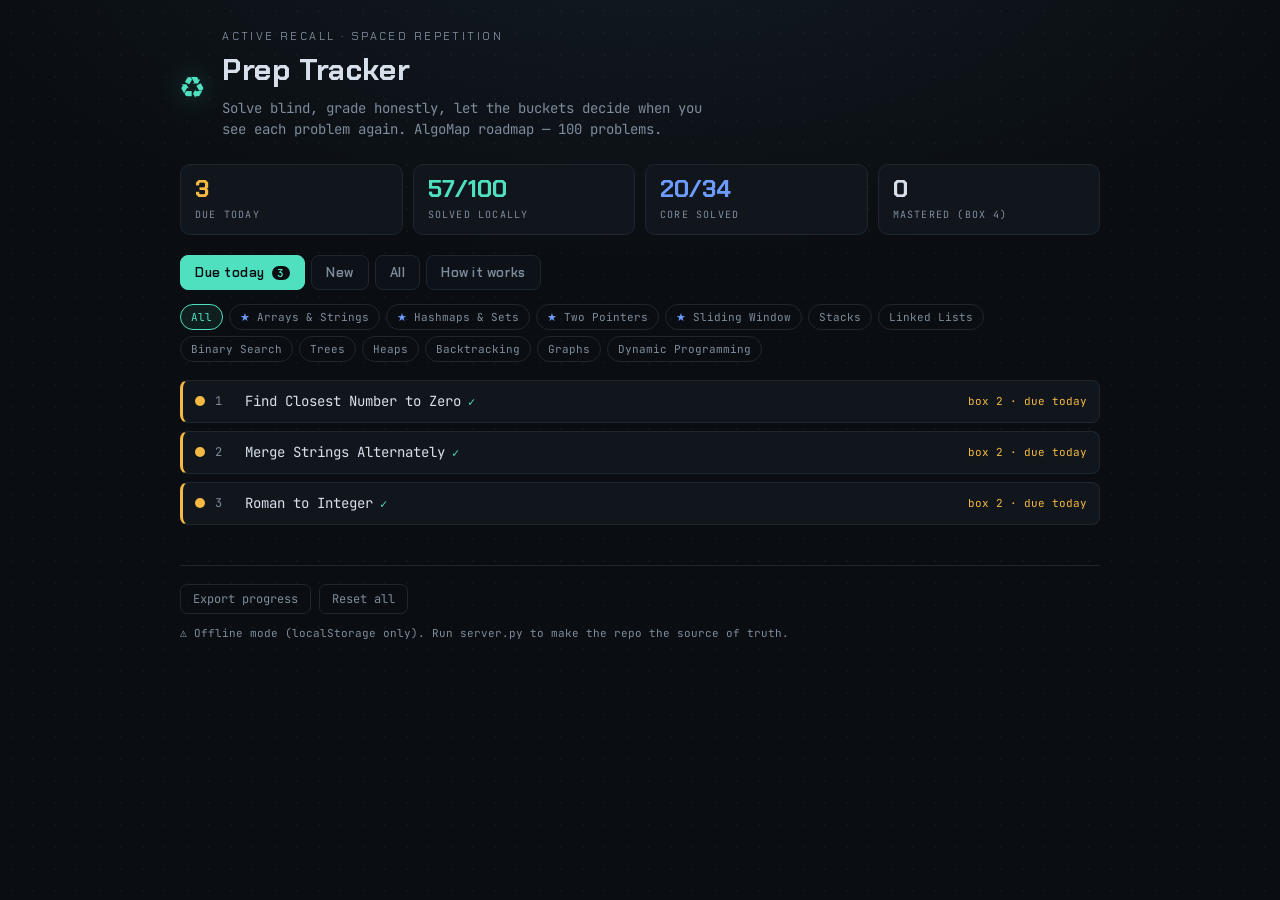
==== prep-tracker/index.html @ 78ffb2ee "new spaced repetition + active recall learning tool" ====
<!DOCTYPE html>
<html lang="en">
<head>
  <meta charset="UTF-8" />
  <meta name="viewport" content="width=device-width, initial-scale=1.0" />
  <title>DSA · Spaced Repetition Tracker</title>
  <link rel="preconnect" href="https://fonts.googleapis.com" />
  <link rel="preconnect" href="https://fonts.gstatic.com" crossorigin />
  <link href="https://fonts.googleapis.com/css2?family=Chakra+Petch:wght@400;500;600;700&family=JetBrains+Mono:wght@400;500;700&display=swap" rel="stylesheet" />
  <link rel="stylesheet" href="styles.css" />
</head>
<body>
  <div class="scanlines" aria-hidden="true"></div>

  <main class="wrap">
    <header class="hero">
      <div class="hero__row">
        <div class="hero__mark">&#9851;</div>
        <div>
          <span class="hero__kicker">active recall &middot; spaced repetition</span>
          <h1>Prep Tracker</h1>
          <p class="hero__sub">Solve blind, grade honestly, let the buckets decide when you see each problem again. AlgoMap roadmap &mdash; 100 problems.</p>
        </div>
      </div>
    </header>

    <!-- Stat strip -->
    <section class="stats" id="stats"></section>

    <!-- View tabs -->
    <nav class="tabs" id="tabs">
      <button class="tab is-active" data-view="due">Due today <span class="tab__badge" id="dueBadge">0</span></button>
      <button class="tab" data-view="new">New</button>
      <button class="tab" data-view="all">All</button>
      <button class="tab" data-view="help">How it works</button>
    </nav>

    <!-- Category filter -->
    <div class="filter" id="filter"></div>

    <!-- Main list -->
    <div id="list" class="list"></div>

    <footer class="foot">
      <div class="foot__actions">
        <button id="exportBtn" class="ghost">Export progress</button>
        <button id="resetBtn" class="ghost danger">Reset all</button>
      </div>
      <span class="foot__note">Progress saves to this browser (localStorage). Export before clearing site data.</span>
    </footer>
  </main>

  <script src="app.js"></script>
</body>
</html>
---- prep-tracker/styles.css ----
:root {
  --ink: #0a0e12;
  --panel: #11161d;
  --panel-2: #0d1219;
  --line: #1e2730;
  --idle: #3a4654;
  --active: #4fe0c0;
  --stack: #f4b942;
  --visited: #6c7a9c;
  --text: #d7e0ea;
  --muted: #7f8c9b;
  --danger: #f4726a;

  /* Leitner bucket colors */
  --box0: #3a4654;   /* new / never attempted */
  --box1: #f4726a;   /* failed        -> +1d  */
  --box2: #f4b942;   /* slow / hints   -> +3d  */
  --box3: #4fe0c0;   /* clean          -> +7d  */
  --box4: #6c9cff;   /* fast           -> +21d */
}

* { box-sizing: border-box; }

html, body {
  margin: 0;
  background:
    radial-gradient(1200px 600px at 50% -10%, #121a22 0%, var(--ink) 60%) fixed;
  color: var(--text);
  font-family: "JetBrains Mono", ui-monospace, monospace;
  font-size: 14px;
  line-height: 1.5;
}

/* faint dot grid + scanlines */
.scanlines {
  position: fixed; inset: 0; pointer-events: none; z-index: 0;
  background-image: radial-gradient(rgba(255,255,255,0.03) 1px, transparent 1px);
  background-size: 22px 22px;
}

.wrap {
  position: relative; z-index: 1;
  max-width: 960px; margin: 0 auto; padding: 28px 20px 80px;
}

/* ---------- header ---------- */
.back {
  display: inline-block; margin-bottom: 18px;
  color: var(--muted); text-decoration: none; font-size: 12px;
  letter-spacing: 0.08em; text-transform: uppercase;
}
.back:hover { color: var(--active); }

.hero__row { display: flex; align-items: center; gap: 18px; }
.hero__mark {
  font-size: 40px; color: var(--active);
  filter: drop-shadow(0 0 12px rgba(79,224,192,0.35));
}
.hero__kicker {
  display: block; font-size: 11px; letter-spacing: 0.22em;
  text-transform: uppercase; color: var(--muted); font-family: "Chakra Petch";
}
.hero h1 {
  margin: 2px 0 6px; font-family: "Chakra Petch"; font-weight: 700;
  font-size: 30px; letter-spacing: 0.02em;
}
.hero__sub { margin: 0; color: var(--muted); max-width: 62ch; }

/* ---------- stat strip ---------- */
.stats {
  display: grid; grid-template-columns: repeat(auto-fit, minmax(120px, 1fr));
  gap: 10px; margin: 24px 0 20px;
}
.stat {
  background: var(--panel); border: 1px solid var(--line);
  border-radius: 10px; padding: 12px 14px;
}
.stat__num {
  font-family: "Chakra Petch"; font-weight: 700; font-size: 24px; line-height: 1;
}
.stat__label {
  font-size: 10px; letter-spacing: 0.12em; text-transform: uppercase;
  color: var(--muted); margin-top: 6px;
}
.stat--due   .stat__num { color: var(--stack); }
.stat--solved .stat__num { color: var(--active); }
.stat--core  .stat__num { color: var(--box4); }

/* ---------- tabs ---------- */
.tabs { display: flex; gap: 6px; flex-wrap: wrap; margin-bottom: 14px; }
.tab {
  background: var(--panel-2); border: 1px solid var(--line); color: var(--muted);
  font-family: "Chakra Petch"; font-weight: 600; font-size: 13px;
  padding: 8px 14px; border-radius: 8px; cursor: pointer;
  letter-spacing: 0.04em; transition: all 0.15s;
}
.tab:hover { color: var(--text); border-color: var(--idle); }
.tab.is-active {
  color: var(--ink); background: var(--active); border-color: var(--active);
}
.tab__badge {
  display: inline-block; min-width: 18px; padding: 0 5px; margin-left: 4px;
  background: var(--stack); color: var(--ink); border-radius: 20px;
  font-size: 11px; text-align: center; font-family: "JetBrains Mono";
}
.tab.is-active .tab__badge { background: var(--ink); color: var(--active); }

/* ---------- category filter ---------- */
.filter { display: flex; gap: 6px; flex-wrap: wrap; margin-bottom: 18px; }
.chip {
  background: transparent; border: 1px solid var(--line); color: var(--muted);
  font-family: "JetBrains Mono"; font-size: 11px;
  padding: 5px 10px; border-radius: 20px; cursor: pointer; transition: all 0.15s;
}
.chip:hover { color: var(--text); border-color: var(--idle); }
.chip.is-active { color: var(--active); border-color: var(--active); background: rgba(79,224,192,0.08); }
.chip.is-core::before { content: "★ "; color: var(--box4); }

/* ---------- list ---------- */
.list { display: flex; flex-direction: column; gap: 8px; }

.group__head {
  display: flex; align-items: baseline; gap: 10px; margin: 18px 0 8px;
  font-family: "Chakra Petch"; letter-spacing: 0.06em;
}
.group__head h2 { margin: 0; font-size: 15px; font-weight: 600; }
.group__head .core-tag {
  font-size: 10px; color: var(--box4); letter-spacing: 0.14em; text-transform: uppercase;
}
.group__count { color: var(--muted); font-size: 12px; }

.row {
  background: var(--panel); border: 1px solid var(--line);
  border-left: 3px solid var(--idle);
  border-radius: 8px; padding: 10px 12px; cursor: pointer;
  transition: border-color 0.15s, background 0.15s;
}
.row:hover { background: #141b24; }
.row__top { display: flex; align-items: center; gap: 10px; }
.row__box { flex: 0 0 auto; width: 10px; height: 10px; border-radius: 50%; }
.row__num { color: var(--muted); font-size: 12px; min-width: 20px; }
.row__title { flex: 1 1 auto; }
.row__meta { color: var(--muted); font-size: 11px; white-space: nowrap; }
.row__meta.is-due { color: var(--stack); }
.row__meta.is-overdue { color: var(--danger); }

/* solved marker */
.row.is-solved .row__title::after {
  content: " ✓"; color: var(--active); font-size: 12px;
}

/* left-border by box */
.row.box-0 { border-left-color: var(--box0); }
.row.box-1 { border-left-color: var(--box1); }
.row.box-2 { border-left-color: var(--box2); }
.row.box-3 { border-left-color: var(--box3); }
.row.box-4 { border-left-color: var(--box4); }

/* box dot */
.box-0 .row__box { background: var(--box0); }
.box-1 .row__box { background: var(--box1); }
.box-2 .row__box { background: var(--box2); }
.box-3 .row__box { background: var(--box3); }
.box-4 .row__box { background: var(--box4); }

/* ---------- expanded panel ---------- */
.row__panel {
  margin-top: 0; max-height: 0; overflow: hidden;
  transition: max-height 0.25s ease, margin-top 0.25s ease;
}
.row.is-open .row__panel { max-height: 420px; margin-top: 12px; }

.panel__label {
  font-size: 10px; letter-spacing: 0.14em; text-transform: uppercase;
  color: var(--muted); margin: 0 0 6px;
}
.grades { display: flex; gap: 6px; flex-wrap: wrap; margin-bottom: 14px; }
.grade {
  border: 1px solid var(--line); background: var(--panel-2); color: var(--text);
  font-family: "Chakra Petch"; font-weight: 600; font-size: 12px;
  padding: 7px 11px; border-radius: 7px; cursor: pointer; transition: all 0.12s;
  text-align: left; line-height: 1.2;
}
.grade small { display: block; color: var(--muted); font-size: 10px; font-weight: 400; margin-top: 2px; }
.grade:hover { transform: translateY(-1px); }
.grade.g1:hover { border-color: var(--box1); }
.grade.g2:hover { border-color: var(--box2); }
.grade.g3:hover { border-color: var(--box3); }
.grade.g4:hover { border-color: var(--box4); }

.trigger textarea {
  width: 100%; resize: vertical; min-height: 52px;
  background: var(--panel-2); border: 1px solid var(--line); border-radius: 7px;
  color: var(--text); font-family: "JetBrains Mono"; font-size: 12.5px;
  padding: 8px 10px;
}
.trigger textarea:focus { outline: none; border-color: var(--active); }
.trigger__hint { color: var(--muted); font-size: 10.5px; margin: 4px 0 0; }

.history { color: var(--muted); font-size: 11px; margin-top: 10px; }

/* ---------- help view ---------- */
.help { background: var(--panel); border: 1px solid var(--line); border-radius: 10px; padding: 18px 20px; }
.help h2 { font-family: "Chakra Petch"; font-size: 17px; margin: 0 0 10px; }
.help h3 { font-family: "Chakra Petch"; font-size: 14px; margin: 18px 0 6px; color: var(--active); }
.help p, .help li { color: var(--text); }
.help ul { padding-left: 18px; margin: 6px 0; }
.help table { border-collapse: collapse; width: 100%; margin: 8px 0; font-size: 12.5px; }
.help th, .help td { border: 1px solid var(--line); padding: 7px 9px; text-align: left; }
.help th { color: var(--muted); font-weight: 600; font-family: "Chakra Petch"; }
.dot { display: inline-block; width: 9px; height: 9px; border-radius: 50%; margin-right: 6px; vertical-align: middle; }

/* ---------- footer ---------- */
.foot { margin-top: 40px; padding-top: 18px; border-top: 1px solid var(--line); }
.foot__actions { display: flex; gap: 8px; margin-bottom: 8px; }
.ghost {
  background: transparent; border: 1px solid var(--line); color: var(--muted);
  font-family: "JetBrains Mono"; font-size: 12px; padding: 6px 12px;
  border-radius: 7px; cursor: pointer;
}
.ghost:hover { color: var(--text); border-color: var(--idle); }
.ghost.danger:hover { color: var(--danger); border-color: var(--danger); }
.foot__note { color: var(--muted); font-size: 11px; }

.empty { color: var(--muted); text-align: center; padding: 40px 0; }
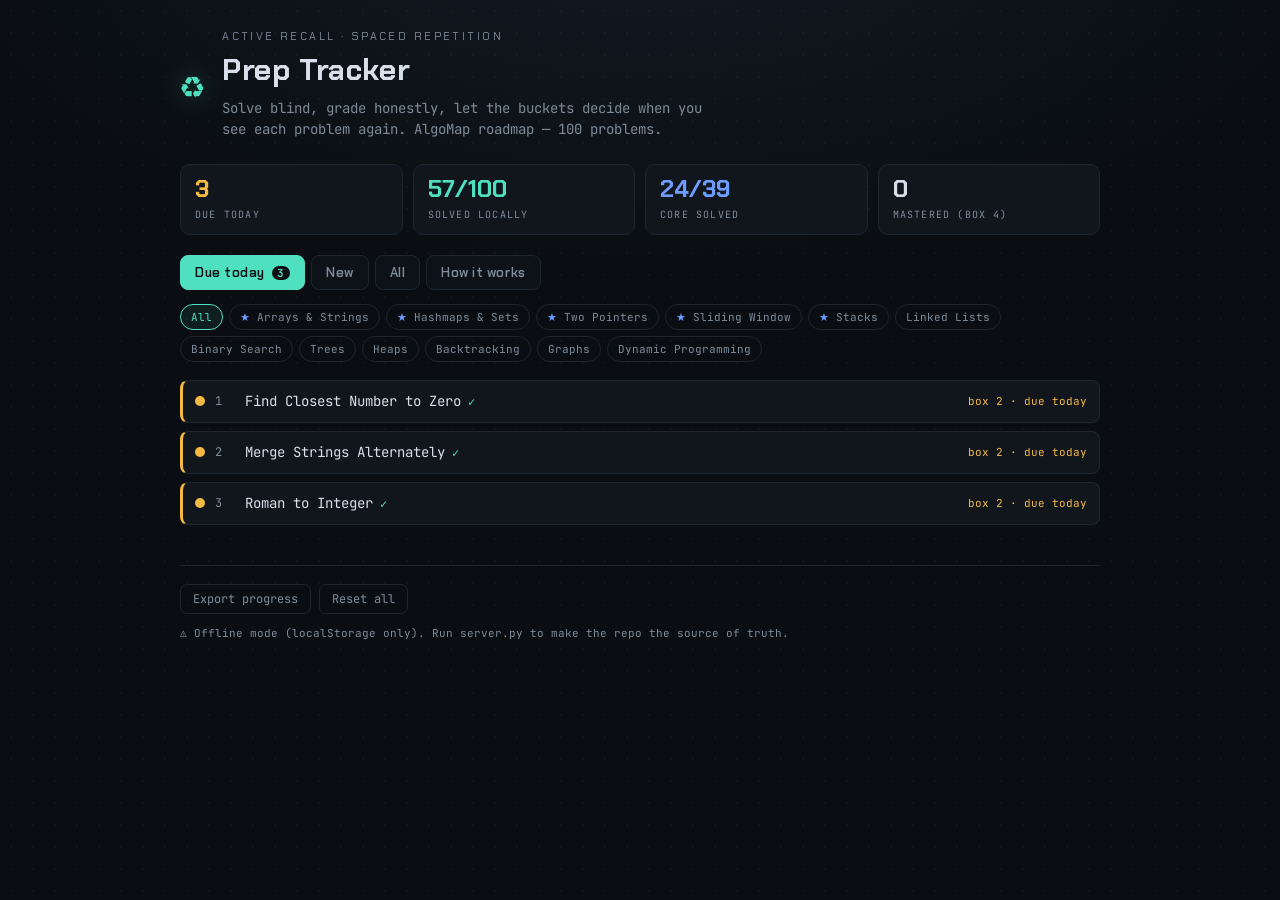
==== commit 54185d44: "feat(tracker): cap the Due view at a tiered 5-wide window" ====
--- a/prep-tracker/index.html
+++ b/prep-tracker/index.html
@@ -50,6 +50,7 @@
     </footer>
   </main>
 
+  <script src="selection.js"></script>
   <script src="app.js"></script>
 </body>
 </html>
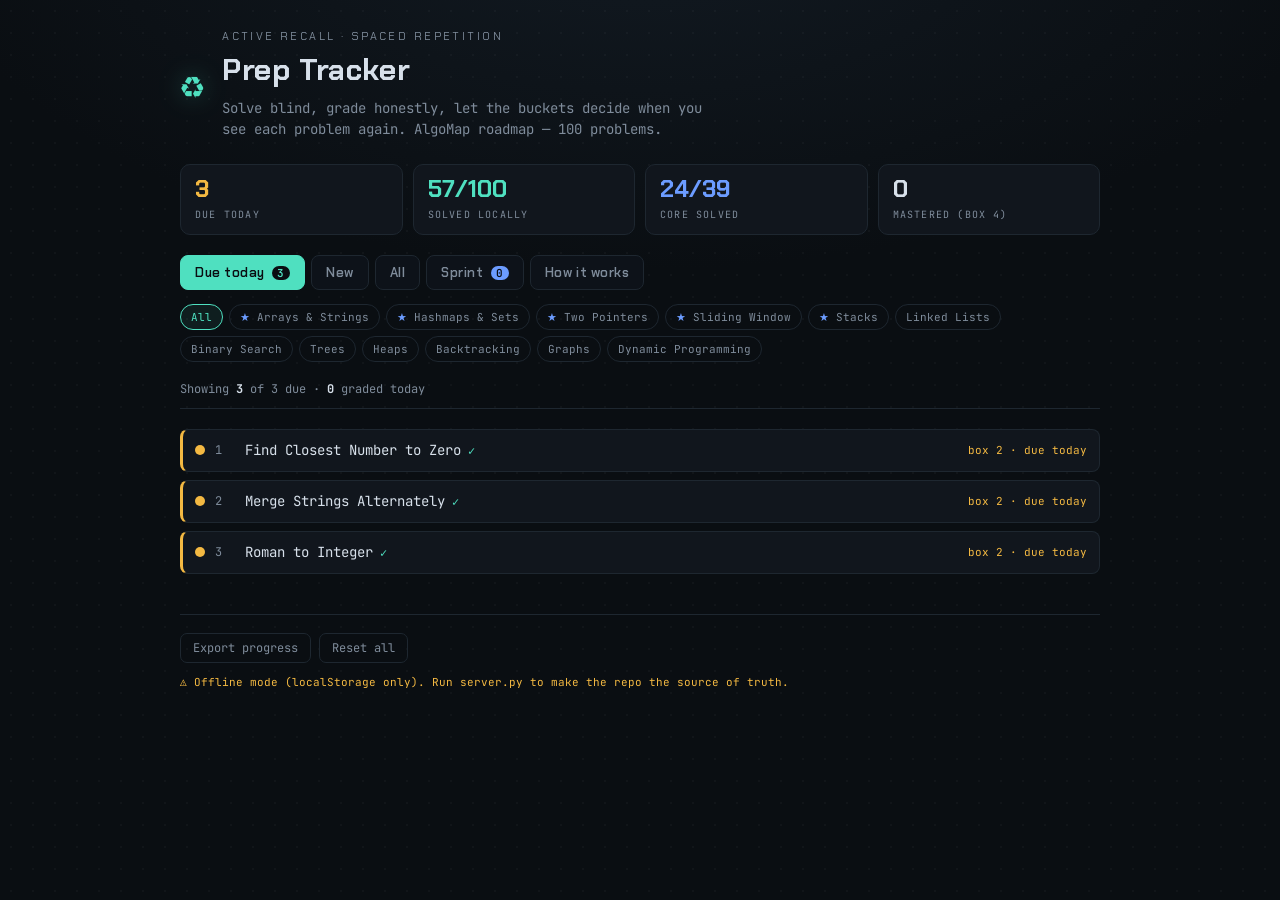
==== commit 35d01c79: "added sprints to tracker" ====
--- a/prep-tracker/index.html
+++ b/prep-tracker/index.html
@@ -32,6 +32,7 @@
       <button class="tab is-active" data-view="due">Due today <span class="tab__badge" id="dueBadge">0</span></button>
       <button class="tab" data-view="new">New</button>
       <button class="tab" data-view="all">All</button>
+      <button class="tab tab--sprint" data-view="sprint">Sprint <span class="tab__badge" id="sprintBadge">0</span></button>
       <button class="tab" data-view="help">How it works</button>
     </nav>
 
@@ -51,6 +52,7 @@
   </main>
 
   <script src="selection.js"></script>
+  <script src="sprint.js"></script>
   <script src="app.js"></script>
 </body>
 </html>
--- a/prep-tracker/styles.css
+++ b/prep-tracker/styles.css
@@ -168,7 +168,8 @@
   margin-top: 0; max-height: 0; overflow: hidden;
   transition: max-height 0.25s ease, margin-top 0.25s ease;
 }
-.row.is-open .row__panel { max-height: 420px; margin-top: 12px; }
+/* Tall enough for the graded panel (confirmation + note + close + re-grade). */
+.row.is-open .row__panel { max-height: 640px; margin-top: 12px; }
 
 .panel__label {
   font-size: 10px; letter-spacing: 0.14em; text-transform: uppercase;
@@ -223,3 +224,91 @@
 .foot__note { color: var(--muted); font-size: 11px; }
 
 .empty { color: var(--muted); text-align: center; padding: 40px 0; }
+
+.window-note {
+  display: flex;
+  align-items: center;
+  justify-content: space-between;
+  gap: 12px;
+  flex-wrap: wrap;
+  margin-bottom: 12px;
+  padding-bottom: 10px;
+  border-bottom: 1px solid var(--line);
+  color: var(--muted);
+  font-size: 12px;
+}
+.window-note strong { color: var(--text); }
+
+/* ---------- done today ---------- */
+.done__head { margin-top: 26px; }
+.done__head h2 { color: var(--active); }
+.done__missing { color: var(--stack); }
+
+.row.is-done { border-left-color: var(--active); opacity: 0.92; }
+.row.is-done .row__box { background: var(--active); }
+.row__meta.is-graded { color: var(--active); }
+.row__meta.is-graded.needs-note { color: var(--stack); }
+
+.panel__confirm {
+  margin: 0 0 12px; font-size: 12px; color: var(--active);
+  font-family: "Chakra Petch"; letter-spacing: 0.04em;
+}
+.panel__confirm strong { color: var(--text); }
+.panel__regrade { margin-top: 16px; }
+
+.close-panel {
+  margin-top: 8px; border: 1px solid var(--line); background: var(--panel-2);
+  color: var(--muted); font-family: "Chakra Petch"; font-size: 11px;
+  letter-spacing: 0.06em; padding: 6px 12px; border-radius: 7px; cursor: pointer;
+}
+.close-panel:hover { border-color: var(--active); color: var(--text); }
+
+.grade.is-chosen { border-color: var(--active); background: #16202a; }
+
+.foot__note.is-warn { color: var(--stack); }
+.foot__note.is-error { color: var(--danger); }
+
+/* ---------- sprint view ---------- */
+.tab--sprint .tab__badge { background: var(--box4); }
+.tab--sprint.is-active { background: var(--box4); border-color: var(--box4); }
+.tab--sprint.is-active .tab__badge { background: var(--ink); color: var(--box4); }
+
+.sprint-note { align-items: baseline; }
+.sprint-note__tip { color: var(--idle); font-size: 11px; white-space: nowrap; }
+
+.day__head { margin-top: 26px; }
+.day__head.is-complete h2 { color: var(--active); }
+.day__head.is-complete h2::after { content: " ✓"; }
+
+/* priority pill — importance, independent of progress */
+.prio {
+  flex: 0 0 auto; font-size: 9.5px; letter-spacing: 0.12em; text-transform: uppercase;
+  border: 1px solid var(--line); border-radius: 20px; padding: 1px 8px;
+  font-family: "Chakra Petch"; font-weight: 600;
+}
+.prio--essential { color: var(--active); border-color: rgba(79,224,192,0.4); }
+.prio--stretch   { color: var(--box4);  border-color: rgba(108,156,255,0.4); }
+.prio--optional  { color: var(--idle);  border-color: var(--line); }
+
+.set-tag {
+  color: var(--stack); font-size: 10px; letter-spacing: 0.1em;
+  text-transform: uppercase; margin-right: 4px;
+}
+
+/* left border + dot track STATUS, the same way box colors do elsewhere */
+.row--sprint.st-none    { border-left-color: var(--box0); }
+.row--sprint.st-done    { border-left-color: var(--active); }
+.row--sprint.st-stuck   { border-left-color: var(--box1); }
+.row--sprint.st-skipped { border-left-color: var(--visited); opacity: 0.7; }
+
+.st-none    .row__box { background: var(--box0); }
+.st-done    .row__box { background: var(--active); }
+.st-stuck   .row__box { background: var(--box1); }
+.st-skipped .row__box { background: var(--visited); }
+
+.grade.s-done:hover    { border-color: var(--active); }
+.grade.s-stuck:hover   { border-color: var(--box1); }
+.grade.s-skipped:hover { border-color: var(--visited); }
+
+.history a { color: var(--active); text-decoration: none; border-bottom: 1px solid rgba(79,224,192,0.35); }
+.history a:hover { border-bottom-color: var(--active); }
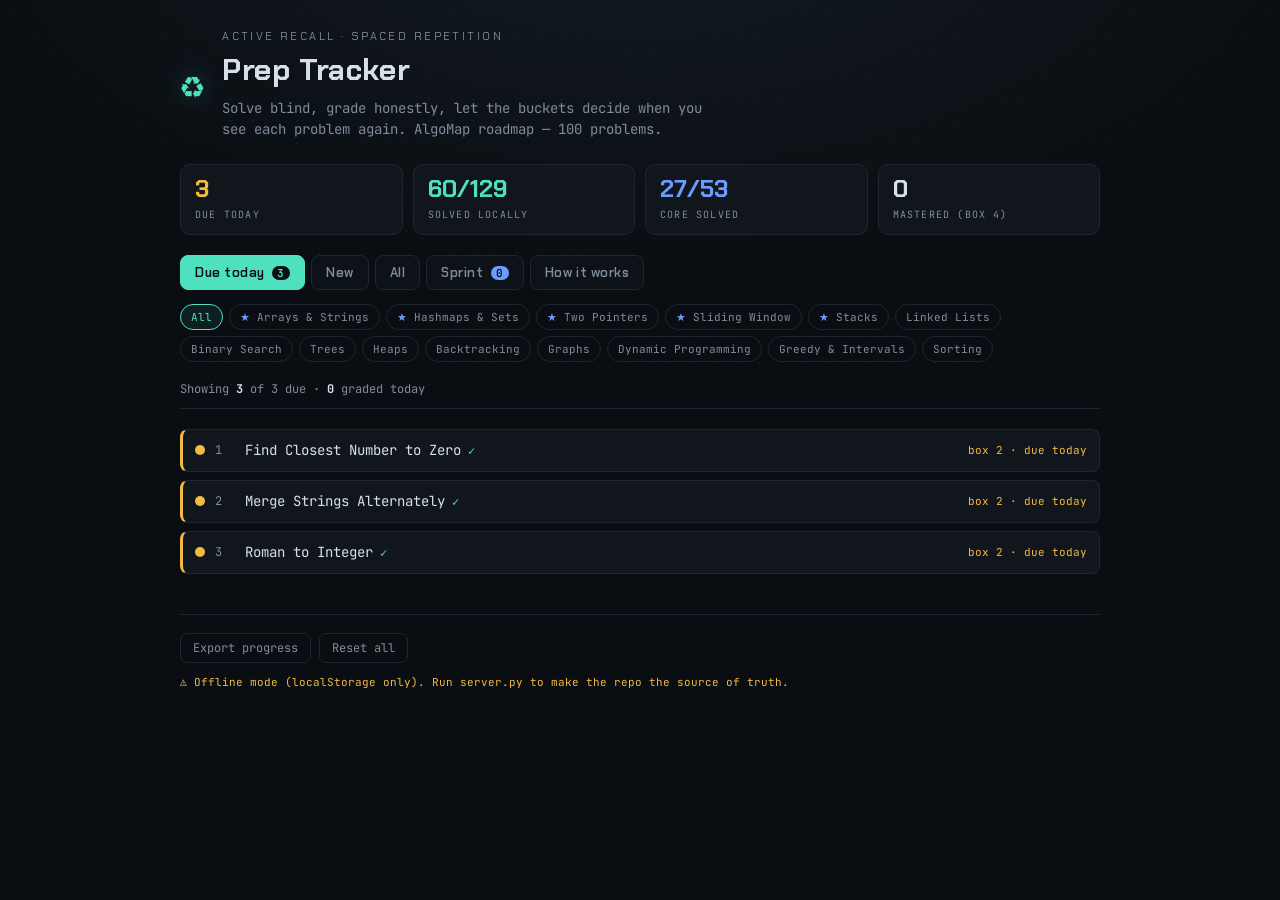
==== commit 90684fc4: "healthy refactor" ====
--- a/prep-tracker/index.html
+++ b/prep-tracker/index.html
@@ -47,7 +47,7 @@
         <button id="exportBtn" class="ghost">Export progress</button>
         <button id="resetBtn" class="ghost danger">Reset all</button>
       </div>
-      <span class="foot__note">Progress saves to this browser (localStorage). Export before clearing site data.</span>
+      <span class="foot__note" role="status" aria-live="polite">Progress saves to this browser (localStorage). Export before clearing site data.</span>
     </footer>
   </main>
 
--- a/prep-tracker/styles.css
+++ b/prep-tracker/styles.css
@@ -44,13 +44,6 @@
 }
 
 /* ---------- header ---------- */
-.back {
-  display: inline-block; margin-bottom: 18px;
-  color: var(--muted); text-decoration: none; font-size: 12px;
-  letter-spacing: 0.08em; text-transform: uppercase;
-}
-.back:hover { color: var(--active); }
-
 .hero__row { display: flex; align-items: center; gap: 18px; }
 .hero__mark {
   font-size: 40px; color: var(--active);
@@ -265,6 +258,13 @@
 
 .grade.is-chosen { border-color: var(--active); background: #16202a; }
 
+/* ---------- halt panel ---------- */
+/* Reuses .help, restyled to read as a stop sign rather than documentation. */
+.halt { border-color: var(--danger); background: #1a1214; }
+.halt h2 { color: var(--danger); }
+.halt .history { color: var(--muted); word-break: break-all; }
+.halt .foot__actions { margin-top: 16px; margin-bottom: 0; }
+
 .foot__note.is-warn { color: var(--stack); }
 .foot__note.is-error { color: var(--danger); }
 
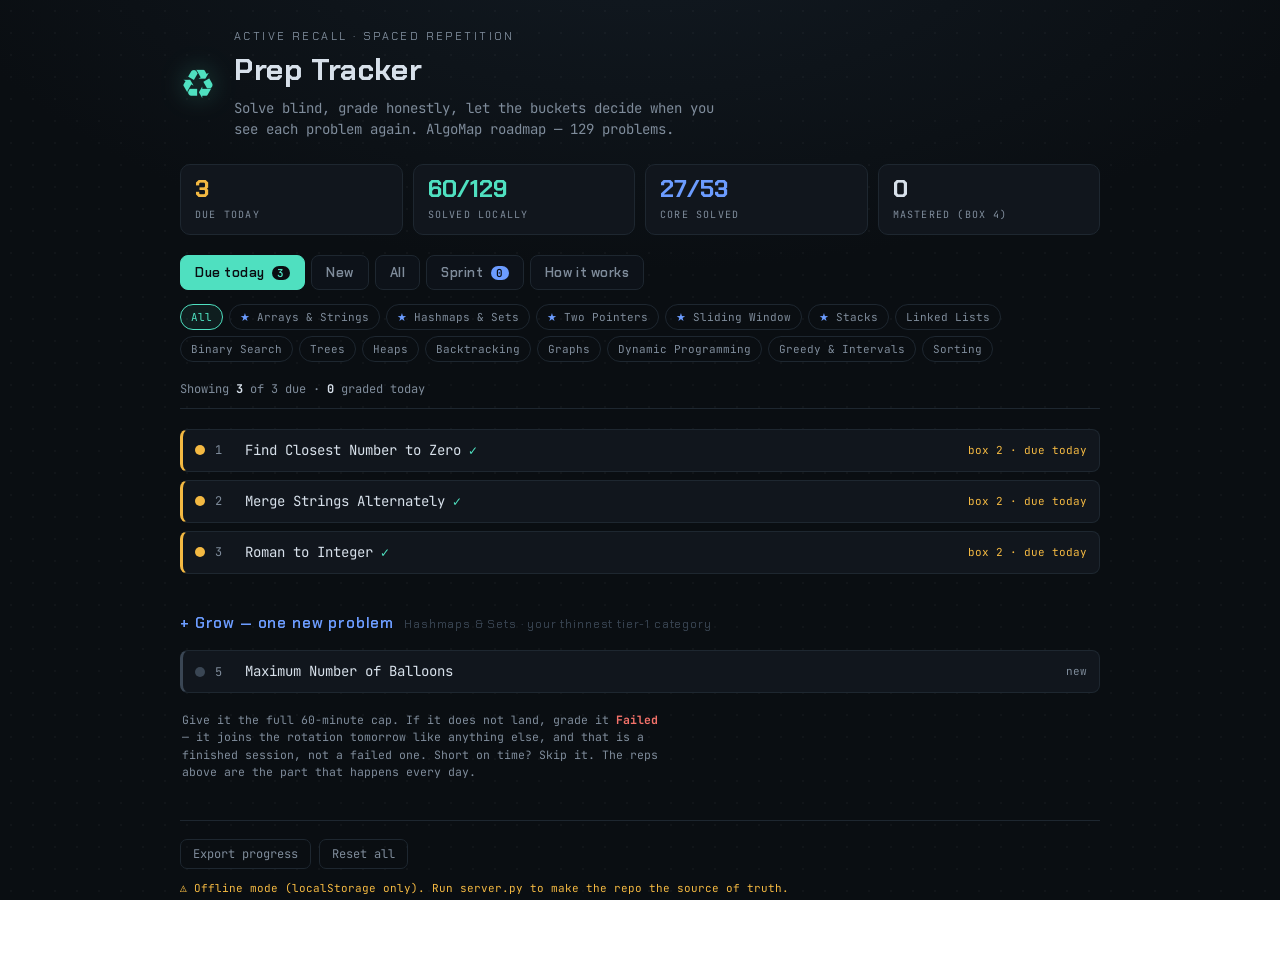
==== commit df437783: "repetition refactor, added new problems in the equation" ====
--- a/prep-tracker/index.html
+++ b/prep-tracker/index.html
@@ -19,7 +19,7 @@
         <div>
           <span class="hero__kicker">active recall &middot; spaced repetition</span>
           <h1>Prep Tracker</h1>
-          <p class="hero__sub">Solve blind, grade honestly, let the buckets decide when you see each problem again. AlgoMap roadmap &mdash; 100 problems.</p>
+          <p class="hero__sub">Solve blind, grade honestly, let the buckets decide when you see each problem again. AlgoMap roadmap &mdash; 129 problems.</p>
         </div>
       </div>
     </header>
--- a/prep-tracker/styles.css
+++ b/prep-tracker/styles.css
@@ -258,6 +258,15 @@
 
 .grade.is-chosen { border-color: var(--active); background: #16202a; }
 
+/* ---------- grow section ---------- */
+.grow__head { margin-top: 30px; }
+.grow__head h2 { color: var(--box4); }
+.grow__head .group__count { color: var(--idle); }
+.grow__hint {
+  color: var(--muted); font-size: 11.5px; margin: 10px 2px 0; max-width: 68ch;
+}
+.grow__hint strong { color: var(--box1); }
+
 /* ---------- halt panel ---------- */
 /* Reuses .help, restyled to read as a stop sign rather than documentation. */
 .halt { border-color: var(--danger); background: #1a1214; }
